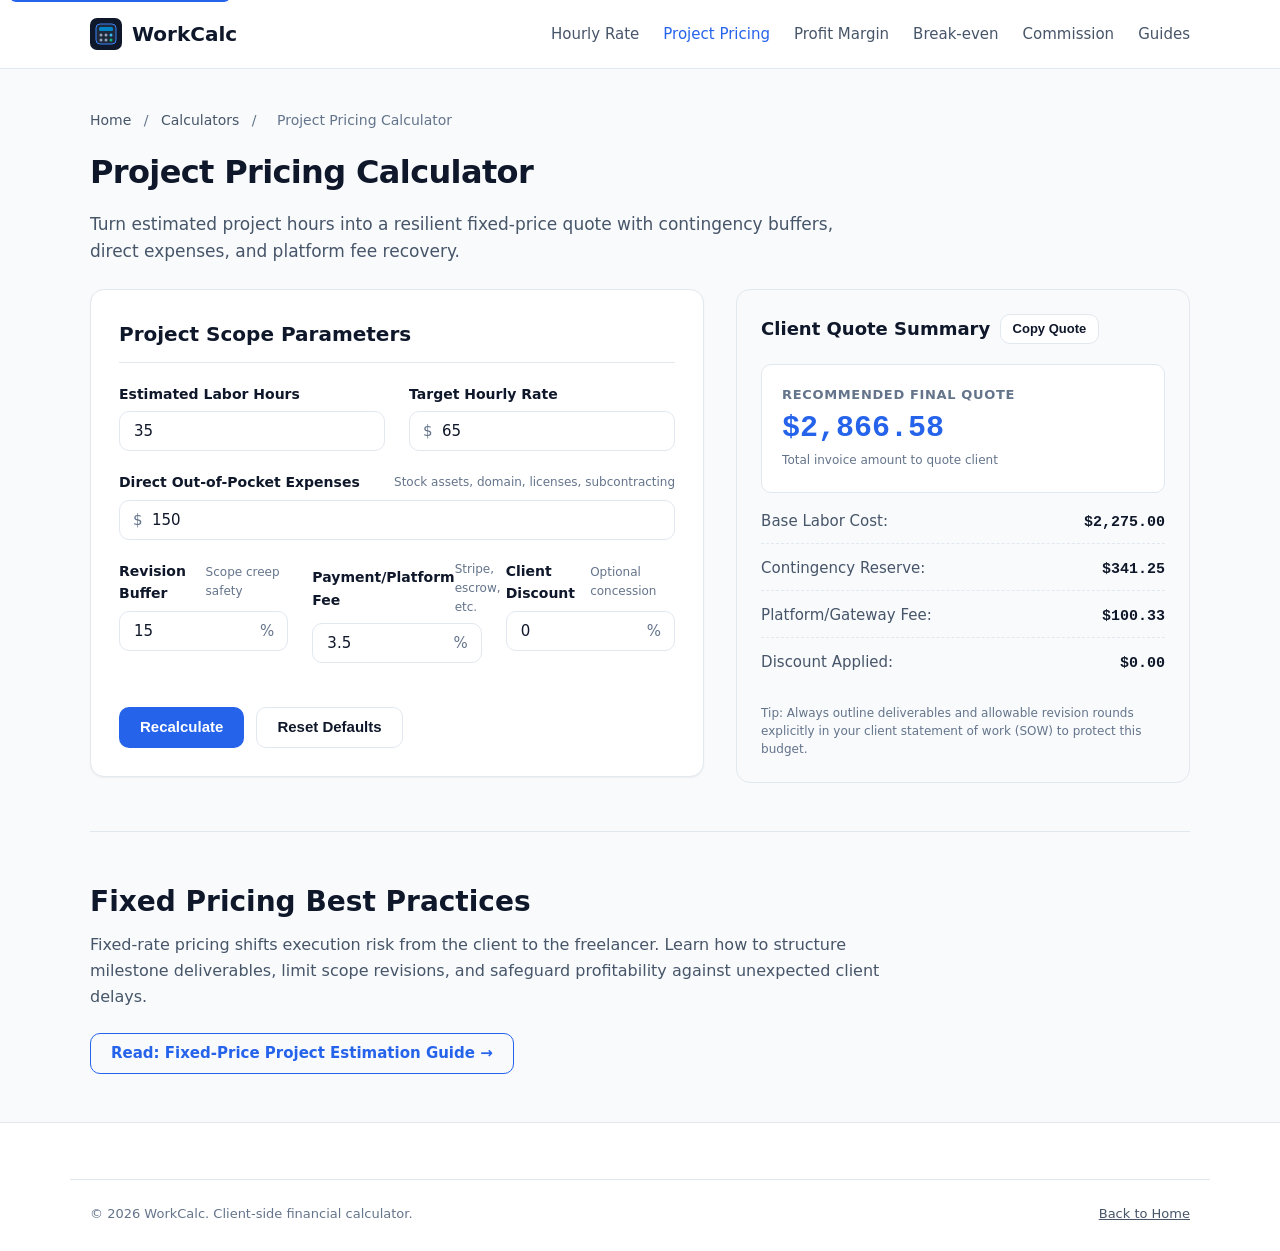
==== calculators/project-pricing-calculator.html @ bfbab577 "Add files via upload" ====
<!DOCTYPE html>
<html lang="en">

<head>
    <meta charset="UTF-8">
    <meta name="viewport" content="width=device-width, initial-scale=1.0">
    <title>Project Pricing Calculator for Freelancers — WorkCalc</title>
    <meta name="description"
        content="Estimate client projects with buffers for revisions, direct expenses, payment fees, and discounts. Create profitable fixed-fee client quotes.">
    <link rel="canonical" href="./project-pricing-calculator.html">

    <meta property="og:type" content="article">
    <meta property="og:title" content="Project Pricing Calculator | WorkCalc">
    <meta property="og:description"
        content="Build reliable fixed-price project estimates with contingency buffers and fee compensation.">
    <meta property="og:url" content="./project-pricing-calculator.html">
    <meta property="og:image" content="../assets/favicon.svg">

    <link rel="icon" type="image/svg+xml" href="../assets/favicon.svg">
    <link rel="stylesheet" href="../styles.css">
</head>

<body>
    <a href="#main-content" class="skip-link">Skip to main content</a>

    <header class="site-header">
        <div class="container nav-bar">
            <a href="../index.html" class="brand-link">
                <img src="../assets/favicon.svg" alt="WorkCalc logo" class="brand-logo" width="32" height="32">
                <span>WorkCalc</span>
            </a>
            <button class="mobile-nav-toggle" aria-label="Toggle navigation menu" aria-expanded="false">
                <svg fill="none" stroke="currentColor" viewBox="0 0 24 24">
                    <path stroke-linecap="round" stroke-linejoin="round" stroke-width="2" d="M4 6h16M4 12h16M4 18h16" />
                </svg>
            </button>
            <nav>
                <ul class="nav-menu">
                    <li><a href="./hourly-rate-calculator.html" class="nav-link">Hourly Rate</a></li>
                    <li><a href="./project-pricing-calculator.html" class="nav-link active">Project Pricing</a></li>
                    <li><a href="./profit-margin-calculator.html" class="nav-link">Profit Margin</a></li>
                    <li><a href="./break-even-calculator.html" class="nav-link">Break-even</a></li>
                    <li><a href="./commission-calculator.html" class="nav-link">Commission</a></li>
                    <li><a href="../guides/how-to-price-a-freelance-project.html" class="nav-link">Guides</a></li>
                </ul>
            </nav>
        </div>
    </header>

    <main id="main-content" class="container">
        <div class="page-header">
            <nav class="breadcrumbs" aria-label="Breadcrumb">
                <a href="../index.html">Home</a>
                <span>/</span>
                <a href="../index.html#calculators">Calculators</a>
                <span>/</span>
                <span aria-current="page">Project Pricing Calculator</span>
            </nav>
            <h1 class="page-title">Project Pricing Calculator</h1>
            <p class="page-description">Turn estimated project hours into a resilient fixed-price quote with contingency
                buffers, direct expenses, and platform fee recovery.</p>
        </div>

        <div class="calc-workspace">
            <section class="calc-card" aria-labelledby="form-heading">
                <h2 id="form-heading" class="calc-title">Project Scope Parameters</h2>
                <div id="calc-alert" class="calc-alert calc-alert-warning" role="alert"></div>

                <form id="project-pricing-form" novalidate>
                    <div class="grid grid-cols-2">
                        <div class="form-group">
                            <label for="proj-hours" class="form-label">Estimated Labor Hours</label>
                            <input type="number" id="proj-hours" class="form-control" min="1" step="1" value="35"
                                required>
                        </div>
                        <div class="form-group">
                            <label for="proj-rate" class="form-label">Target Hourly Rate</label>
                            <div class="input-affix-wrapper">
                                <span class="input-prefix">$</span>
                                <input type="number" id="proj-rate" class="form-control has-prefix" min="1" step="5"
                                    value="65" required>
                            </div>
                        </div>
                    </div>

                    <div class="form-group">
                        <label for="proj-expenses" class="form-label">
                            <span>Direct Out-of-Pocket Expenses</span>
                            <span class="form-label-hint">Stock assets, domain, licenses, subcontracting</span>
                        </label>
                        <div class="input-affix-wrapper">
                            <span class="input-prefix">$</span>
                            <input type="number" id="proj-expenses" class="form-control has-prefix" min="0" step="25"
                                value="150" required>
                        </div>
                    </div>

                    <div class="grid grid-cols-3">
                        <div class="form-group">
                            <label for="proj-contingency" class="form-label">
                                <span>Revision Buffer</span>
                                <span class="form-label-hint">Scope creep safety</span>
                            </label>
                            <div class="input-affix-wrapper">
                                <input type="number" id="proj-contingency" class="form-control has-suffix" min="0"
                                    max="100" step="5" value="15" required>
                                <span class="input-suffix">%</span>
                            </div>
                        </div>

                        <div class="form-group">
                            <label for="proj-fee" class="form-label">
                                <span>Payment/Platform Fee</span>
                                <span class="form-label-hint">Stripe, escrow, etc.</span>
                            </label>
                            <div class="input-affix-wrapper">
                                <input type="number" id="proj-fee" class="form-control has-suffix" min="0" max="50"
                                    step="0.5" value="3.5" required>
                                <span class="input-suffix">%</span>
                            </div>
                        </div>

                        <div class="form-group">
                            <label for="proj-discount" class="form-label">
                                <span>Client Discount</span>
                                <span class="form-label-hint">Optional concession</span>
                            </label>
                            <div class="input-affix-wrapper">
                                <input type="number" id="proj-discount" class="form-control has-suffix" min="0" max="50"
                                    step="1" value="0" required>
                                <span class="input-suffix">%</span>
                            </div>
                        </div>
                    </div>

                    <div class="form-actions">
                        <button type="button" class="btn btn-primary"
                            onclick="this.form.dispatchEvent(new Event('input'))">Recalculate</button>
                        <button type="reset" class="btn btn-secondary">Reset Defaults</button>
                    </div>
                </form>
            </section>

            <aside class="results-panel" aria-labelledby="results-heading">
                <div class="results-header">
                    <h2 id="results-heading" class="results-title">Client Quote Summary</h2>
                    <button type="button" class="btn btn-secondary btn-sm" data-copy-target="proj-results-container"
                        aria-label="Copy project pricing quote">
                        Copy Quote
                    </button>
                    <span class="toast-msg" aria-live="polite">Copied!</span>
                </div>

                <div id="proj-results-container" aria-live="polite">
                    <div class="metric-highlight">
                        <div class="metric-label">Recommended Final Quote</div>
                        <div class="metric-value" id="res-final-price">$0.00</div>
                        <small style="color: var(--color-text-light); font-size: 0.75rem;">Total invoice amount to quote
                            client</small>
                    </div>

                    <div class="metric-list">
                        <div class="metric-item">
                            <span class="metric-item-label">Base Labor Cost:</span>
                            <span class="metric-item-value" id="res-base-labor">$0.00</span>
                        </div>
                        <div class="metric-item">
                            <span class="metric-item-label">Contingency Reserve:</span>
                            <span class="metric-item-value" id="res-contingency">$0.00</span>
                        </div>
                        <div class="metric-item">
                            <span class="metric-item-label">Platform/Gateway Fee:</span>
                            <span class="metric-item-value" id="res-platform-fee">$0.00</span>
                        </div>
                        <div class="metric-item">
                            <span class="metric-item-label">Discount Applied:</span>
                            <span class="metric-item-value" id="res-discount">$0.00</span>
                        </div>
                    </div>
                </div>

                <p class="calc-disclaimer">
                    Tip: Always outline deliverables and allowable revision rounds explicitly in your client statement
                    of work (SOW) to protect this budget.
                </p>
            </aside>
        </div>

        <section class="section" style="border-top: 1px solid var(--color-border);">
            <h2 class="section-title">Fixed Pricing Best Practices</h2>
            <p style="color: var(--color-text-muted); max-width: 800px; margin-bottom: 1.5rem;">
                Fixed-rate pricing shifts execution risk from the client to the freelancer. Learn how to structure
                milestone deliverables, limit scope revisions, and safeguard profitability against unexpected client
                delays.
            </p>
            <a href="../guides/how-to-price-a-freelance-project.html" class="btn btn-outline">Read: Fixed-Price Project
                Estimation Guide &rarr;</a>
        </section>
    </main>

    <footer class="site-footer">
        <div class="container footer-bottom">
            <p>&copy; 2026 WorkCalc. Client-side financial calculator.</p>
            <a href="../index.html" style="color: var(--color-text-muted);">Back to Home</a>
        </div>
    </footer>

    <script src="../script.js"></script>
</body>

</html>
---- styles.css ----
/* ==========================================================================
   WorkCalc — Core Design System & Responsive Styles
   Clean SaaS, Accessible, Zero-Dependency CSS
   ========================================================================== */

:root {
    --color-bg: #f8fafc;
    --color-surface: #ffffff;
    --color-surface-hover: #f1f5f9;
    --color-border: #e2e8f0;
    --color-border-focus: #2563eb;

    --color-text-main: #0f172a;
    --color-text-muted: #475569;
    --color-text-light: #64748b;

    --color-primary: #2563eb;
    --color-primary-hover: #1d4ed8;
    --color-primary-light: #eff6ff;

    --color-accent-green: #059669;
    --color-accent-green-bg: #ecfdf5;
    --color-accent-amber: #d97706;
    --color-accent-amber-bg: #fffbeb;
    --color-accent-red: #dc2626;
    --color-accent-red-bg: #fef2f2;

    --font-sans: system-ui, -apple-system, BlinkMacSystemFont, "Segoe UI", Roboto, "Helvetica Neue", Arial, sans-serif;
    --font-mono: ui-monospace, SFMono-Regular, Menlo, Monaco, Consolas, monospace;

    --shadow-sm: 0 1px 2px 0 rgb(0 0 0 / 0.05);
    --shadow-md: 0 4px 6px -1px rgb(0 0 0 / 0.08), 0 2px 4px -2px rgb(0 0 0 / 0.05);
    --shadow-lg: 0 10px 15px -3px rgb(0 0 0 / 0.07), 0 4px 6px -4px rgb(0 0 0 / 0.05);

    --radius-sm: 6px;
    --radius-md: 10px;
    --radius-lg: 14px;
    --radius-full: 9999px;

    --max-width: 1140px;
}

*,
*::before,
*::after {
    box-sizing: border-box;
    margin: 0;
    padding: 0;
}

body {
    font-family: var(--font-sans);
    font-size: 1rem;
    line-height: 1.6;
    color: var(--color-text-main);
    background-color: var(--color-bg);
    min-height: 100vh;
    display: flex;
    flex-direction: column;
    -webkit-font-smoothing: antialiased;
}

/* Skip link for Accessibility */
.skip-link {
    position: absolute;
    top: -40px;
    left: 10px;
    background: var(--color-primary);
    color: #fff;
    padding: 8px 16px;
    z-index: 1000;
    border-radius: var(--radius-sm);
    text-decoration: none;
    font-weight: 600;
    transition: top 0.2s ease;
}

.skip-link:focus {
    top: 10px;
}

/* Layout Container */
.container {
    width: 100%;
    max-width: var(--max-width);
    margin-left: auto;
    margin-right: auto;
    padding-left: 1.25rem;
    padding-right: 1.25rem;
}

/* Focus styles */
a:focus-visible,
button:focus-visible,
input:focus-visible,
select:focus-visible {
    outline: 2px solid var(--color-border-focus);
    outline-offset: 2px;
}

/* Header & Nav */
.site-header {
    background: var(--color-surface);
    border-bottom: 1px solid var(--color-border);
    position: sticky;
    top: 0;
    z-index: 100;
}

.nav-bar {
    display: flex;
    align-items: center;
    justify-content: space-between;
    height: 68px;
}

.brand-link {
    display: flex;
    align-items: center;
    gap: 10px;
    text-decoration: none;
    font-size: 1.25rem;
    font-weight: 700;
    color: var(--color-text-main);
}

.brand-link:hover {
    opacity: 0.9;
}

.brand-logo {
    width: 32px;
    height: 32px;
}

.nav-menu {
    display: flex;
    align-items: center;
    gap: 1.5rem;
    list-style: none;
}

.nav-link {
    color: var(--color-text-muted);
    text-decoration: none;
    font-size: 0.9375rem;
    font-weight: 500;
    transition: color 0.15s ease;
}

.nav-link:hover,
.nav-link.active {
    color: var(--color-primary);
}

.mobile-nav-toggle {
    display: none;
    background: none;
    border: 1px solid var(--color-border);
    border-radius: var(--radius-sm);
    padding: 8px 10px;
    cursor: pointer;
    color: var(--color-text-main);
}

.mobile-nav-toggle svg {
    display: block;
    width: 22px;
    height: 22px;
}

/* Hero Section */
.hero {
    padding: 3.5rem 0 2.5rem;
    text-align: center;
}

.hero-badge {
    display: inline-block;
    background: var(--color-primary-light);
    color: var(--color-primary);
    font-size: 0.8125rem;
    font-weight: 600;
    padding: 4px 12px;
    border-radius: var(--radius-full);
    margin-bottom: 1rem;
}

.hero-title {
    font-size: 2.25rem;
    font-weight: 800;
    letter-spacing: -0.025em;
    color: var(--color-text-main);
    line-height: 1.2;
    margin-bottom: 1rem;
}

.hero-subtitle {
    font-size: 1.125rem;
    color: var(--color-text-muted);
    max-width: 680px;
    margin: 0 auto 2rem;
}

/* Page Intro Block */
.page-header {
    padding: 2.5rem 0 1.5rem;
}

.page-title {
    font-size: 2rem;
    font-weight: 800;
    letter-spacing: -0.02em;
    margin-bottom: 0.75rem;
}

.page-description {
    font-size: 1.0625rem;
    color: var(--color-text-muted);
    max-width: 780px;
}

/* Breadcrumbs */
.breadcrumbs {
    font-size: 0.875rem;
    color: var(--color-text-light);
    margin-bottom: 1rem;
}

.breadcrumbs a {
    color: var(--color-text-muted);
    text-decoration: none;
}

.breadcrumbs a:hover {
    color: var(--color-primary);
    text-decoration: underline;
}

.breadcrumbs span {
    margin: 0 0.5rem;
}

/* Cards & Grid System */
.grid {
    display: grid;
    gap: 1.5rem;
}

.grid-cols-2 {
    grid-template-columns: repeat(2, minmax(0, 1fr));
}

.grid-cols-3 {
    grid-template-columns: repeat(3, minmax(0, 1fr));
}

.card {
    background: var(--color-surface);
    border: 1px solid var(--color-border);
    border-radius: var(--radius-lg);
    padding: 1.5rem;
    box-shadow: var(--shadow-sm);
    transition: transform 0.15s ease, box-shadow 0.15s ease;
}

.card-hoverable:hover {
    transform: translateY(-2px);
    box-shadow: var(--shadow-md);
    border-color: #cbd5e1;
}

.card-title {
    font-size: 1.25rem;
    font-weight: 700;
    margin-bottom: 0.5rem;
    color: var(--color-text-main);
}

.card-title a {
    text-decoration: none;
    color: inherit;
}

.card-title a:hover {
    color: var(--color-primary);
}

.card-text {
    font-size: 0.9375rem;
    color: var(--color-text-muted);
    margin-bottom: 1.25rem;
}

/* Buttons */
.btn {
    display: inline-flex;
    align-items: center;
    justify-content: center;
    gap: 8px;
    padding: 0.625rem 1.25rem;
    border-radius: var(--radius-md);
    font-size: 0.9375rem;
    font-weight: 600;
    text-decoration: none;
    cursor: pointer;
    border: 1px solid transparent;
    transition: all 0.15s ease;
    line-height: 1.25;
}

.btn-primary {
    background: var(--color-primary);
    color: #ffffff;
}

.btn-primary:hover {
    background: var(--color-primary-hover);
}

.btn-secondary {
    background: var(--color-surface);
    color: var(--color-text-main);
    border-color: var(--color-border);
}

.btn-secondary:hover {
    background: var(--color-surface-hover);
}

.btn-outline {
    background: transparent;
    color: var(--color-primary);
    border-color: var(--color-primary);
}

.btn-outline:hover {
    background: var(--color-primary-light);
}

.btn-sm {
    padding: 0.375rem 0.75rem;
    font-size: 0.8125rem;
}

/* Calculator Workspace Layout */
.calc-workspace {
    display: grid;
    grid-template-columns: 1.15fr 0.85fr;
    gap: 2rem;
    margin-bottom: 3rem;
    align-items: start;
}

.calc-card {
    background: var(--color-surface);
    border: 1px solid var(--color-border);
    border-radius: var(--radius-lg);
    padding: 1.75rem;
    box-shadow: var(--shadow-sm);
}

.calc-title {
    font-size: 1.25rem;
    font-weight: 700;
    margin-bottom: 1.25rem;
    border-bottom: 1px solid var(--color-border);
    padding-bottom: 0.75rem;
}

/* Forms & Inputs */
.form-group {
    margin-bottom: 1.25rem;
}

.form-label {
    display: flex;
    justify-content: space-between;
    align-items: center;
    font-size: 0.875rem;
    font-weight: 600;
    margin-bottom: 0.375rem;
    color: var(--color-text-main);
}

.form-label-hint {
    font-size: 0.75rem;
    font-weight: 400;
    color: var(--color-text-light);
}

.input-affix-wrapper {
    position: relative;
    display: flex;
    align-items: center;
}

.input-prefix,
.input-suffix {
    position: absolute;
    color: var(--color-text-light);
    font-size: 0.9375rem;
    pointer-events: none;
}

.input-prefix {
    left: 0.875rem;
}

.input-suffix {
    right: 0.875rem;
}

.form-control {
    width: 100%;
    padding: 0.625rem 0.875rem;
    font-size: 0.9375rem;
    font-family: var(--font-sans);
    color: var(--color-text-main);
    background: #ffffff;
    border: 1px solid var(--color-border);
    border-radius: var(--radius-md);
    transition: border-color 0.15s ease, box-shadow 0.15s ease;
}

.form-control.has-prefix {
    padding-left: 2rem;
}

.form-control.has-suffix {
    padding-right: 2.5rem;
}

.form-control:focus {
    border-color: var(--color-border-focus);
    box-shadow: 0 0 0 3px rgba(37, 99, 235, 0.15);
}

.form-actions {
    display: flex;
    gap: 0.75rem;
    margin-top: 1.5rem;
}

/* Results Panel */
.results-panel {
    background: #f8fafc;
    border: 1px solid var(--color-border);
    border-radius: var(--radius-lg);
    padding: 1.5rem;
    position: sticky;
    top: 90px;
}

.results-header {
    display: flex;
    justify-content: space-between;
    align-items: center;
    margin-bottom: 1.25rem;
}

.results-title {
    font-size: 1.125rem;
    font-weight: 700;
}

.metric-highlight {
    background: var(--color-surface);
    border: 1px solid var(--color-border);
    border-radius: var(--radius-md);
    padding: 1.25rem;
    margin-bottom: 1rem;
}

.metric-label {
    font-size: 0.8125rem;
    font-weight: 600;
    text-transform: uppercase;
    letter-spacing: 0.05em;
    color: var(--color-text-light);
    margin-bottom: 0.25rem;
}

.metric-value {
    font-size: 1.875rem;
    font-weight: 800;
    color: var(--color-primary);
    font-family: var(--font-mono);
    line-height: 1.2;
}

.metric-value.positive {
    color: var(--color-accent-green);
}

.metric-value.negative {
    color: var(--color-accent-red);
}

.metric-list {
    display: flex;
    flex-direction: column;
    gap: 0.75rem;
    margin-bottom: 1.25rem;
}

.metric-item {
    display: flex;
    justify-content: space-between;
    align-items: baseline;
    font-size: 0.9375rem;
    padding-bottom: 0.5rem;
    border-bottom: 1px dashed var(--color-border);
}

.metric-item:last-child {
    border-bottom: none;
}

.metric-item-label {
    color: var(--color-text-muted);
}

.metric-item-value {
    font-weight: 700;
    font-family: var(--font-mono);
    color: var(--color-text-main);
}

/* Notice & Alerts */
.calc-alert {
    padding: 0.75rem 1rem;
    border-radius: var(--radius-md);
    font-size: 0.875rem;
    margin-bottom: 1.25rem;
    display: none;
}

.calc-alert.visible {
    display: block;
}

.calc-alert-warning {
    background: var(--color-accent-amber-bg);
    border: 1px solid #fcd34d;
    color: #92400e;
}

.calc-alert-error {
    background: var(--color-accent-red-bg);
    border: 1px solid #fca5a5;
    color: #991b1b;
}

.calc-disclaimer {
    font-size: 0.75rem;
    color: var(--color-text-light);
    margin-top: 1rem;
    line-height: 1.5;
}

/* Toast message for Copy */
.toast-msg {
    font-size: 0.8125rem;
    color: var(--color-accent-green);
    font-weight: 600;
    opacity: 0;
    transition: opacity 0.2s ease;
}

.toast-msg.show {
    opacity: 1;
}

/* Guide Content Styles */
.guide-article {
    background: var(--color-surface);
    border: 1px solid var(--color-border);
    border-radius: var(--radius-lg);
    padding: 2.5rem;
    margin-bottom: 3rem;
    max-width: 860px;
}

.guide-article h2 {
    font-size: 1.5rem;
    font-weight: 700;
    margin-top: 2rem;
    margin-bottom: 1rem;
    color: var(--color-text-main);
    border-bottom: 1px solid var(--color-border);
    padding-bottom: 0.5rem;
}

.guide-article h3 {
    font-size: 1.1875rem;
    font-weight: 600;
    margin-top: 1.5rem;
    margin-bottom: 0.75rem;
}

.guide-article p {
    margin-bottom: 1.25rem;
    color: var(--color-text-muted);
    font-size: 1.0625rem;
}

.guide-article ul,
.guide-article ol {
    margin-bottom: 1.25rem;
    padding-left: 1.5rem;
    color: var(--color-text-muted);
}

.guide-article li {
    margin-bottom: 0.5rem;
}

.guide-callout {
    background: var(--color-primary-light);
    border-left: 4px solid var(--color-primary);
    padding: 1.25rem;
    border-radius: 0 var(--radius-md) var(--radius-md) 0;
    margin: 1.5rem 0;
}

.guide-callout p {
    margin-bottom: 0;
    color: #1e3a8a;
    font-size: 0.9375rem;
}

/* Section blocks */
.section {
    padding: 3rem 0;
}

.section-header {
    margin-bottom: 2rem;
}

.section-title {
    font-size: 1.75rem;
    font-weight: 800;
    margin-bottom: 0.5rem;
}

.section-subtitle {
    color: var(--color-text-muted);
    font-size: 1.0625rem;
}

/* Features Grid */
.features-grid {
    display: grid;
    grid-template-columns: repeat(3, minmax(0, 1fr));
    gap: 1.5rem;
}

.feature-box {
    background: var(--color-surface);
    border: 1px solid var(--color-border);
    border-radius: var(--radius-lg);
    padding: 1.5rem;
}

.feature-icon {
    width: 42px;
    height: 42px;
    border-radius: var(--radius-md);
    background: var(--color-primary-light);
    color: var(--color-primary);
    display: flex;
    align-items: center;
    justify-content: center;
    margin-bottom: 1rem;
}

/* Footer */
.site-footer {
    margin-top: auto;
    background: var(--color-surface);
    border-top: 1px solid var(--color-border);
    padding: 3.5rem 0 2rem;
    font-size: 0.875rem;
}

.footer-grid {
    display: grid;
    grid-template-columns: 2fr 1fr 1fr;
    gap: 3rem;
    margin-bottom: 2.5rem;
}

.footer-brand p {
    color: var(--color-text-muted);
    margin-top: 0.75rem;
    max-width: 320px;
}

.footer-heading {
    font-size: 0.875rem;
    font-weight: 700;
    text-transform: uppercase;
    letter-spacing: 0.05em;
    color: var(--color-text-main);
    margin-bottom: 1rem;
}

.footer-links {
    list-style: none;
    display: flex;
    flex-direction: column;
    gap: 0.5rem;
}

.footer-links a {
    color: var(--color-text-muted);
    text-decoration: none;
}

.footer-links a:hover {
    color: var(--color-primary);
}

.footer-bottom {
    border-top: 1px solid var(--color-border);
    padding-top: 1.5rem;
    display: flex;
    justify-content: space-between;
    align-items: center;
    color: var(--color-text-light);
    font-size: 0.8125rem;
}

/* Responsive Breakpoints */
@media (max-width: 900px) {
    .calc-workspace {
        grid-template-columns: 1fr;
    }

    .results-panel {
        position: static;
    }

    .features-grid,
    .grid-cols-3 {
        grid-template-columns: repeat(2, minmax(0, 1fr));
    }

    .footer-grid {
        grid-template-columns: 1fr 1fr;
    }
}

@media (max-width: 680px) {
    .hero-title {
        font-size: 1.875rem;
    }

    .grid-cols-2,
    .grid-cols-3,
    .features-grid {
        grid-template-columns: 1fr;
    }

    .footer-grid {
        grid-template-columns: 1fr;
        gap: 2rem;
    }

    .footer-bottom {
        flex-direction: column;
        gap: 0.75rem;
        text-align: center;
    }

    .guide-article {
        padding: 1.5rem;
    }

    .mobile-nav-toggle {
        display: block;
    }

    .nav-menu {
        display: none;
        position: absolute;
        top: 68px;
        left: 0;
        width: 100%;
        background: var(--color-surface);
        border-bottom: 1px solid var(--color-border);
        flex-direction: column;
        padding: 1rem 1.25rem;
        gap: 1rem;
        align-items: flex-start;
        box-shadow: var(--shadow-md);
    }

    .nav-menu.open {
        display: flex;
    }
}
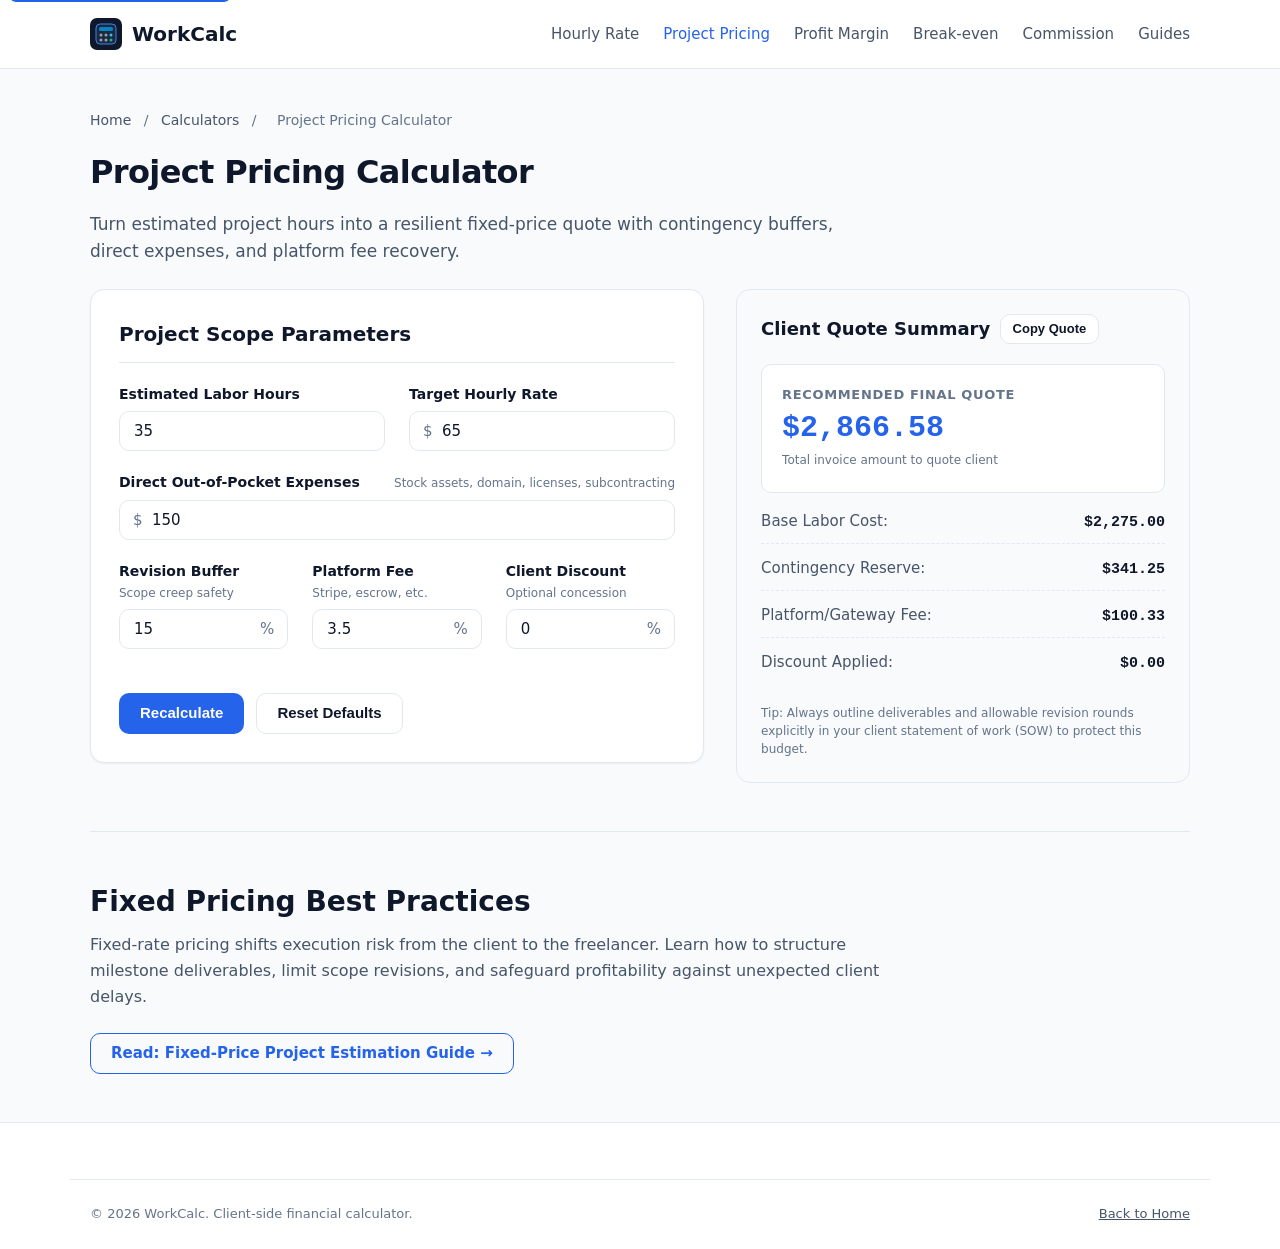
==== commit 29d564df: "Update project-pricing-calculator.html" ====
--- a/calculators/project-pricing-calculator.html
+++ b/calculators/project-pricing-calculator.html
@@ -110,7 +110,7 @@
 
                         <div class="form-group">
                             <label for="proj-fee" class="form-label">
-                                <span>Payment/Platform Fee</span>
+                                <span>Platform Fee</span>
                                 <span class="form-label-hint">Stripe, escrow, etc.</span>
                             </label>
                             <div class="input-affix-wrapper">
@@ -208,4 +208,4 @@
     <script src="../script.js"></script>
 </body>
 
-</html>+</html>
--- a/styles.css
+++ b/styles.css
@@ -374,13 +374,15 @@
 }
 
 .form-label {
-    display: flex;
-    justify-content: space-between;
-    align-items: center;
-    font-size: 0.875rem;
-    font-weight: 600;
-    margin-bottom: 0.375rem;
-    color: var(--color-text-main);
+  display: flex;
+  flex-wrap: wrap;
+  justify-content: space-between;
+  align-items: baseline;
+  gap: 0.125rem 0.5rem;
+  font-size: 0.875rem;
+  font-weight: 600;
+  margin-bottom: 0.375rem;
+  color: var(--color-text-main);
 }
 
 .form-label-hint {
@@ -801,4 +803,4 @@
     .nav-menu.open {
         display: flex;
     }
-}+}
